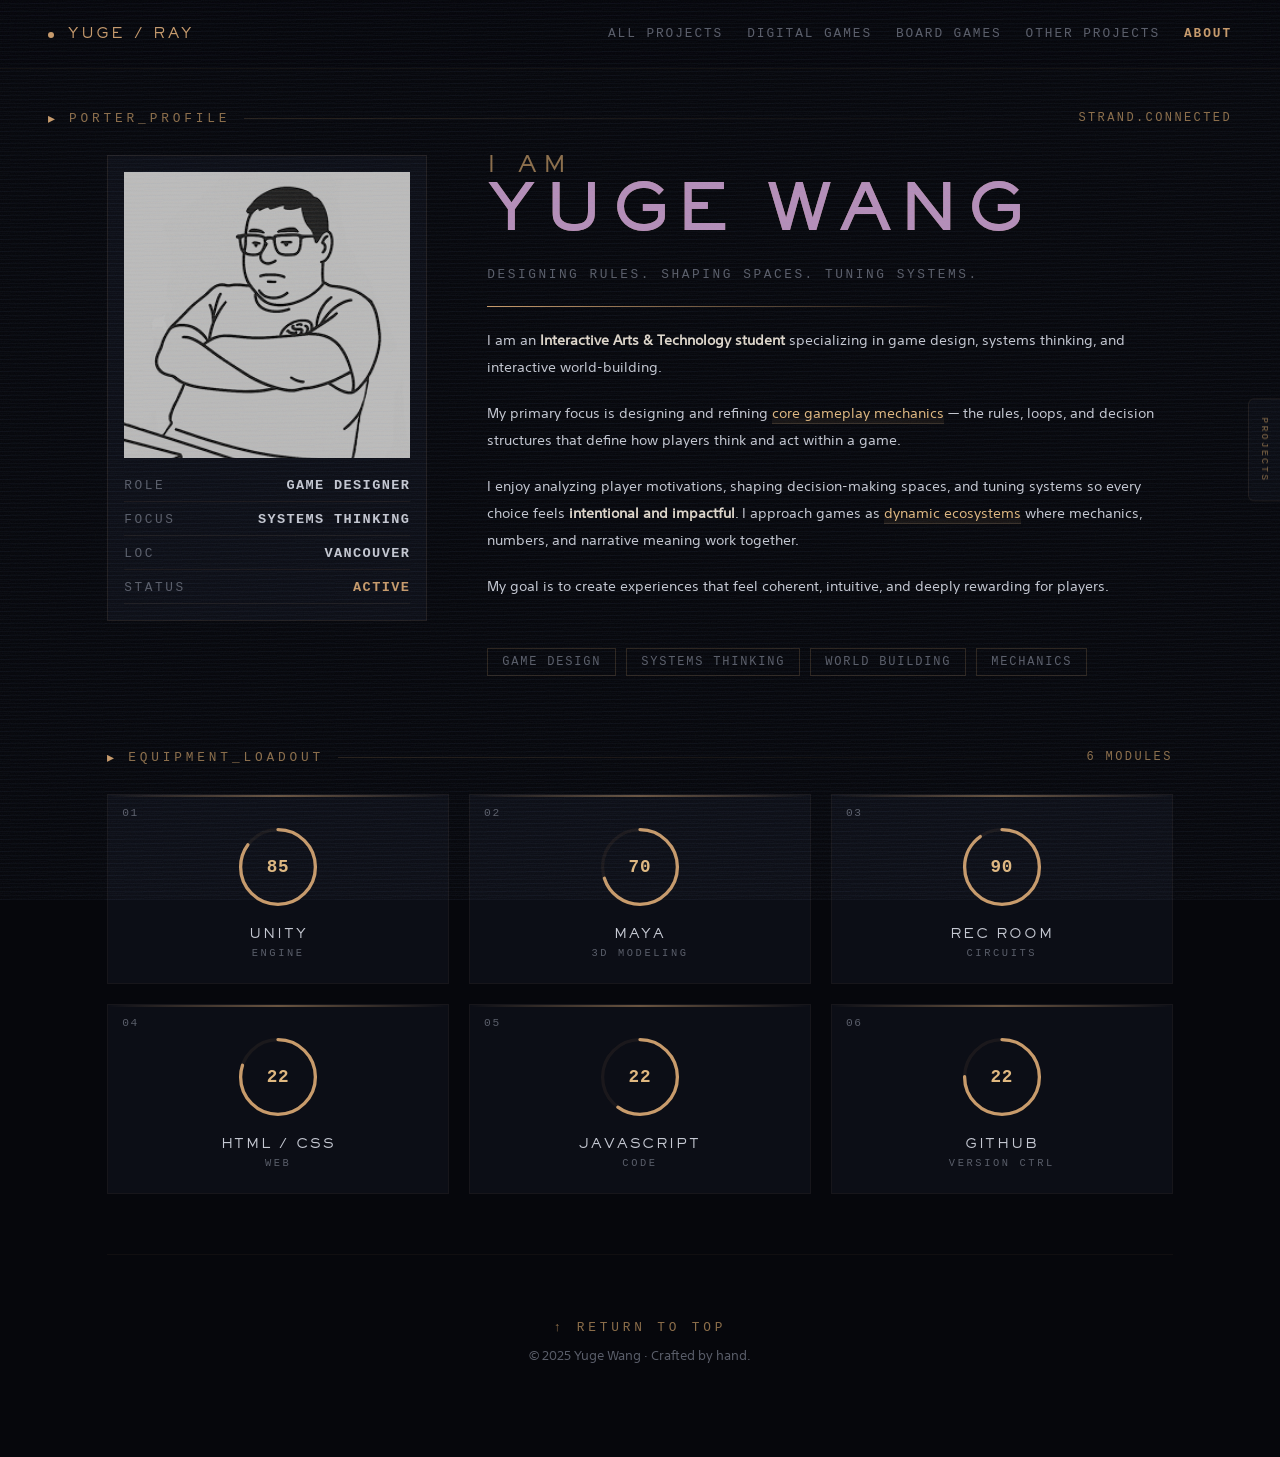
==== aboutMe.html @ 74f47733 "done" ====
<!DOCTYPE html>
<html lang="en">
<head>
  <meta charset="UTF-8">
  <title>About — Yuge Wang</title>
  <meta name="viewport" content="width=device-width, initial-scale=1">
  <link rel="stylesheet" href="css/main.css">
  <link rel="stylesheet" href="css/aboutMe.css">
</head>
<body>

  <!-- timefall + grain (same as index) -->
  <div class="timefall" aria-hidden="true"></div>
  <div class="timefall timefall--slow" aria-hidden="true"></div>
  <div class="grain" aria-hidden="true"></div>

  <div class="page-wrapper">

    <div class="topbar">
      <div class="topbar-logo">
        <span class="status-dot" aria-hidden="true"></span>
        <a href="index.html">Yuge / Ray</a>
      </div>
      <nav class="topbar-nav desktop-nav">
        <a href="index.html" class="topbar-link">All Projects</a>
        <a href="index.html#content-start" class="topbar-link" onclick="localStorage.setItem('filter','digital')">Digital Games</a>
        <a href="index.html#content-start" class="topbar-link" onclick="localStorage.setItem('filter','board')">Board Games</a>
        <a href="index.html#content-start" class="topbar-link" onclick="localStorage.setItem('filter','other')">Other Projects</a>
        <a href="aboutMe.html" class="topbar-link is-active">About</a>
      </nav>
      <button class="hamburger" onclick="toggleMenu()" aria-label="Toggle navigation menu" aria-expanded="false" aria-controls="mobileMenu">
        <span></span><span></span><span></span>
      </button>
    </div>

    <div class="mobile-menu-overlay" id="mobileMenu">
      <button class="close-btn" onclick="toggleMenu()">×</button>
      <nav class="mobile-nav-links">
        <a href="index.html" class="mobile-link">All Projects</a>
        <a href="index.html#content-start" class="mobile-link" onclick="localStorage.setItem('filter','digital')">Digital Games</a>
        <a href="index.html#content-start" class="mobile-link" onclick="localStorage.setItem('filter','board')">Board Games</a>
        <a href="index.html#content-start" class="mobile-link" onclick="localStorage.setItem('filter','other')">Other Projects</a>
        <a href="aboutMe.html" class="mobile-link is-active">About</a>
      </nav>
    </div>

    <div class="scroll-progress" id="scrollProgress" aria-hidden="true"></div>

    <main class="main-content">

      <!-- PAGE HEADER -->
      <div class="page-header reveal">
        <div class="sec-header">
          <span class="sec-marker">▸</span>
          <span class="sec-label">PORTER_PROFILE</span>
          <span class="sec-line"></span>
          <span class="sec-status">STRAND.CONNECTED</span>
        </div>
      </div>

      <!-- PROFILE SECTION -->
      <section class="profile-section">
        <div class="profile-grid">

          <!-- LEFT: ID CARD -->
          <div class="id-card reveal" id="idCard">
            <div class="id-photo-wrap">
              <img src="img/bio/me.png" alt="Yuge Wang" class="id-photo" loading="lazy">
              <div class="id-scanline" aria-hidden="true"></div>
              <div class="id-overlay">
                <span class="id-tag">ID: YUGE / RAY</span>
              </div>
            </div>

            <div class="id-data">
              <div class="data-row">
                <span class="data-label">ROLE</span>
                <span class="data-value">GAME DESIGNER</span>
              </div>
              <div class="data-row">
                <span class="data-label">FOCUS</span>
                <span class="data-value">SYSTEMS THINKING</span>
              </div>
              <div class="data-row">
                <span class="data-label">LOC</span>
                <span class="data-value">VANCOUVER</span>
              </div>
              <div class="data-row">
                <span class="data-label">STATUS</span>
                <span class="data-value value-online"><span class="online-dot"></span>ACTIVE</span>
              </div>
            </div>
          </div>

          <!-- RIGHT: BIO -->
          <div class="bio-area">

            <h1 class="bio-title reveal">
              <span class="bio-title-line1">I AM</span>
              <span class="bio-title-name chromatic" data-text="YUGE WANG">YUGE WANG</span>
            </h1>

            <h2 class="bio-subtitle reveal">
              DESIGNING RULES. SHAPING SPACES. TUNING SYSTEMS.
            </h2>

            <div class="strand-divider reveal" aria-hidden="true"></div>

            <div class="bio-text reveal">
              <p>
                I am an <strong>Interactive Arts & Technology student</strong> specializing in game design, systems thinking, and interactive world-building.
              </p>
              <p>
                My primary focus is designing and refining <span class="highlight-tape">core gameplay mechanics</span> — the rules, loops, and decision structures that define how players think and act within a game.
              </p>
              <p>
                I enjoy analyzing player motivations, shaping decision-making spaces, and tuning systems so every choice feels <strong>intentional and impactful</strong>. I approach games as <span class="highlight-tape">dynamic ecosystems</span> where mechanics, numbers, and narrative meaning work together.
              </p>
              <p>
                My goal is to create experiences that feel coherent, intuitive, and deeply rewarding for players.
              </p>
            </div>

            <div class="bio-tags reveal">
              <span class="tag">GAME DESIGN</span>
              <span class="tag">SYSTEMS THINKING</span>
              <span class="tag">WORLD BUILDING</span>
              <span class="tag">MECHANICS</span>
            </div>
          </div>

        </div>
      </section>

      <!-- TECH STACK -->
      <section class="tech-section">
        <div class="sec-header reveal">
          <span class="sec-marker">▸</span>
          <span class="sec-label">EQUIPMENT_LOADOUT</span>
          <span class="sec-line"></span>
          <span class="sec-status">6 MODULES</span>
        </div>

        <div class="loadout-grid">

          <div class="loadout-card reveal" data-level="85">
            <div class="lc-accent"></div>
            <span class="lc-idx">01</span>
            <div class="lc-ring" style="--pct:85">
              <svg viewBox="0 0 80 80">
                <circle cx="40" cy="40" r="34" class="lc-ring-bg"/>
                <circle cx="40" cy="40" r="34" class="lc-ring-fill"/>
              </svg>
              <span class="lc-pct">0</span>
            </div>
            <h3 class="lc-name">UNITY</h3>
            <span class="lc-cat">ENGINE</span>
          </div>

          <div class="loadout-card reveal" data-level="70">
            <div class="lc-accent"></div>
            <span class="lc-idx">02</span>
            <div class="lc-ring" style="--pct:70">
              <svg viewBox="0 0 80 80">
                <circle cx="40" cy="40" r="34" class="lc-ring-bg"/>
                <circle cx="40" cy="40" r="34" class="lc-ring-fill"/>
              </svg>
              <span class="lc-pct">0</span>
            </div>
            <h3 class="lc-name">MAYA</h3>
            <span class="lc-cat">3D MODELING</span>
          </div>

          <div class="loadout-card reveal" data-level="90">
            <div class="lc-accent"></div>
            <span class="lc-idx">03</span>
            <div class="lc-ring" style="--pct:90">
              <svg viewBox="0 0 80 80">
                <circle cx="40" cy="40" r="34" class="lc-ring-bg"/>
                <circle cx="40" cy="40" r="34" class="lc-ring-fill"/>
              </svg>
              <span class="lc-pct">0</span>
            </div>
            <h3 class="lc-name">REC ROOM</h3>
            <span class="lc-cat">CIRCUITS</span>
          </div>

          <div class="loadout-card reveal" data-level="80">
            <div class="lc-accent"></div>
            <span class="lc-idx">04</span>
            <div class="lc-ring" style="--pct:80">
              <svg viewBox="0 0 80 80">
                <circle cx="40" cy="40" r="34" class="lc-ring-bg"/>
                <circle cx="40" cy="40" r="34" class="lc-ring-fill"/>
              </svg>
              <span class="lc-pct">0</span>
            </div>
            <h3 class="lc-name">HTML / CSS</h3>
            <span class="lc-cat">WEB</span>
          </div>

          <div class="loadout-card reveal" data-level="60">
            <div class="lc-accent"></div>
            <span class="lc-idx">05</span>
            <div class="lc-ring" style="--pct:60">
              <svg viewBox="0 0 80 80">
                <circle cx="40" cy="40" r="34" class="lc-ring-bg"/>
                <circle cx="40" cy="40" r="34" class="lc-ring-fill"/>
              </svg>
              <span class="lc-pct">0</span>
            </div>
            <h3 class="lc-name">JAVASCRIPT</h3>
            <span class="lc-cat">CODE</span>
          </div>

          <div class="loadout-card reveal" data-level="75">
            <div class="lc-accent"></div>
            <span class="lc-idx">06</span>
            <div class="lc-ring" style="--pct:75">
              <svg viewBox="0 0 80 80">
                <circle cx="40" cy="40" r="34" class="lc-ring-bg"/>
                <circle cx="40" cy="40" r="34" class="lc-ring-fill"/>
              </svg>
              <span class="lc-pct">0</span>
            </div>
            <h3 class="lc-name">GITHUB</h3>
            <span class="lc-cat">VERSION CTRL</span>
          </div>

        </div>
      </section>

      <footer class="page-footer reveal">
        <a href="#top" class="footer-top">↑ RETURN TO TOP</a>
        <p class="footer-copy">© 2025 Yuge Wang · Crafted by hand.</p>
      </footer>

    </main>
  </div>

  <!-- Project Drawer -->
  <button class="drawer-tab" id="drawerTab" aria-label="Browse projects">PROJECTS</button>
  <div class="drawer-overlay" id="drawerOverlay"></div>
  <div class="drawer-panel" id="drawerPanel">
    <div class="drawer-head">
      <span class="drawer-title">▸ ALL PROJECTS</span>
      <button class="drawer-close" id="drawerClose">×</button>
    </div>
    <div class="drawer-list">
      <a href="projects/beneathTheGrey.html" class="drawer-card">
        <img src="img/beneathTheGrey/Cover.png" alt="Beneath the Grey" loading="lazy">
        <div class="drawer-card-gradient"></div>
        <div class="drawer-card-info"><span class="drawer-card-type">UNITY VIDEO GAME</span><h4 class="drawer-card-name">BENEATH THE GREY</h4></div>
      </a>
      <a href="projects/witchsWinter.html" class="drawer-card">
        <img src="img/witch'sWinter/cover.png" alt="Witch's Winter" loading="lazy">
        <div class="drawer-card-gradient"></div>
        <div class="drawer-card-info"><span class="drawer-card-type">UNITY VIDEO GAME</span><h4 class="drawer-card-name">WITCH'S WINTER</h4></div>
      </a>
      <a href="projects/sandcastle.html" class="drawer-card">
        <img src="img/sand-castle/cover.png" alt="The Stranded Sandcastle" loading="lazy">
        <div class="drawer-card-gradient"></div>
        <div class="drawer-card-info"><span class="drawer-card-type">RECROOM CIRCUITS</span><h4 class="drawer-card-name">THE STRANDED SANDCASTLE</h4></div>
      </a>
      <a href="projects/portal2.html" class="drawer-card">
        <img src="img/redesign-portal/cover.png" alt="Portal 2" loading="lazy">
        <div class="drawer-card-gradient"></div>
        <div class="drawer-card-info"><span class="drawer-card-type">REDESIGN GAME LEVEL</span><h4 class="drawer-card-name">PORTAL 2</h4></div>
      </a>
      <a href="projects/tunnelVision.html" class="drawer-card">
        <img src="img/tunnel-vision/cover.png" alt="Tunnel Vision" loading="lazy">
        <div class="drawer-card-gradient"></div>
        <div class="drawer-card-info"><span class="drawer-card-type">3D ANIMATION</span><h4 class="drawer-card-name">TUNNEL VISION</h4></div>
      </a>
      <a href="projects/theLost.html" class="drawer-card">
        <img src="img/the-lost/thelost-poster.png" alt="The Lost" loading="lazy">
        <div class="drawer-card-gradient"></div>
        <div class="drawer-card-info"><span class="drawer-card-type">BOARD GAME</span><h4 class="drawer-card-name">THE LOST</h4></div>
      </a>
      <a href="projects/purrSuation.html" class="drawer-card">
        <img src="img/purr-suation/cover.png" alt="Purr-suation" loading="lazy">
        <div class="drawer-card-gradient"></div>
        <div class="drawer-card-info"><span class="drawer-card-type">BOARD GAME</span><h4 class="drawer-card-name">PURR-SUATION</h4></div>
      </a>
      <a href="projects/moonlightIsland.html" class="drawer-card">
        <img src="img/moonlight-island/cover.png" alt="Moonlight Island" loading="lazy">
        <div class="drawer-card-gradient"></div>
        <div class="drawer-card-info"><span class="drawer-card-type">BOARD GAME</span><h4 class="drawer-card-name">MOONLIGHT ISLAND</h4></div>
      </a>
    </div>
  </div>

<script>
(function () {
  'use strict';

  window.toggleMenu = function () {
    var menu = document.getElementById('mobileMenu');
    var btn  = document.querySelector('.hamburger');
    var open = menu.classList.toggle('active');
    document.body.classList.toggle('no-scroll');
    btn.setAttribute('aria-expanded', open);
  };

  /* --- scroll reveal --- */
  var reveals = document.querySelectorAll('.reveal');
  if ('IntersectionObserver' in window) {
    var io = new IntersectionObserver(function (ens) {
      ens.forEach(function (en) {
        if (en.isIntersecting) { en.target.classList.add('revealed'); io.unobserve(en.target); }
      });
    }, { threshold: .1 });
    reveals.forEach(function (el) { io.observe(el); });
  } else {
    reveals.forEach(function (el) { el.classList.add('revealed'); });
  }

  /* --- scroll progress --- */
  var bar = document.getElementById('scrollProgress');
  window.addEventListener('scroll', function () {
    var h = document.documentElement.scrollHeight - window.innerHeight;
    bar.style.width = (h > 0 ? window.scrollY / h * 100 : 0) + '%';
  }, { passive: true });

  /* --- loadout ring animation on reveal --- */
  var loadoutCards = document.querySelectorAll('.loadout-card');
  if ('IntersectionObserver' in window) {
    var tio = new IntersectionObserver(function (ens) {
      ens.forEach(function (en) {
        if (en.isIntersecting) {
          en.target.classList.add('ring-animate');
          var target = parseInt(en.target.getAttribute('data-level'), 10) || 0;
          var pctEl = en.target.querySelector('.lc-pct');
          if (pctEl && !pctEl.dataset.done) {
            pctEl.dataset.done = '1';
            var cur = 0;
            var step = Math.max(1, Math.round(target / 40));
            var timer = setInterval(function () {
              cur += step;
              if (cur >= target) { cur = target; clearInterval(timer); }
              pctEl.textContent = cur;
            }, 25);
          }
          tio.unobserve(en.target);
        }
      });
    }, { threshold: .2 });
    loadoutCards.forEach(function (el) { tio.observe(el); });
  }

  /* --- ID card tilt on mouse --- */
  var idCard = document.getElementById('idCard');
  if (idCard && window.matchMedia('(pointer:fine)').matches) {
    idCard.addEventListener('mousemove', function (e) {
      var r = idCard.getBoundingClientRect();
      var x = e.clientX - r.left, y = e.clientY - r.top;
      var cx = r.width / 2, cy = r.height / 2;
      idCard.style.transform =
        'perspective(800px) rotateX(' + ((y - cy) / cy * -4) +
        'deg) rotateY(' + ((x - cx) / cx * 4) + 'deg)';
    });
    idCard.addEventListener('mouseleave', function () {
      idCard.style.transform = '';
    });
  }

  /* --- tag scramble effect on hover --- */
  var tags = document.querySelectorAll('.tag');
  var chars = 'ABCDEFGHIJKLMNOPQRSTUVWXYZ0123456789';
  tags.forEach(function (tag) {
    var original = tag.textContent;
    tag.addEventListener('mouseenter', function () {
      var iterations = 0;
      var interval = setInterval(function () {
        tag.textContent = original.split('').map(function (ch, i) {
          if (i < iterations) return original[i];
          return chars[Math.floor(Math.random() * chars.length)];
        }).join('');
        iterations += 1;
        if (iterations > original.length) {
          clearInterval(interval);
          tag.textContent = original;
        }
      }, 30);
    });
  });

  /* --- drawer toggle --- */
  var drawerTab = document.getElementById('drawerTab');
  var drawerPanel = document.getElementById('drawerPanel');
  var drawerOverlay = document.getElementById('drawerOverlay');
  var drawerClose = document.getElementById('drawerClose');
  function openDrawer() { drawerPanel.classList.add('open'); drawerOverlay.classList.add('open'); drawerTab.style.display = 'none'; }
  function closeDrawer() { drawerPanel.classList.remove('open'); drawerOverlay.classList.remove('open'); drawerTab.style.display = ''; }
  if (drawerTab) drawerTab.addEventListener('click', openDrawer);
  if (drawerClose) drawerClose.addEventListener('click', closeDrawer);
  if (drawerOverlay) drawerOverlay.addEventListener('click', closeDrawer);

  /* --- cursor glow --- */
  var glow = document.createElement('div');
  glow.className = 'cursor-glow';
  document.body.appendChild(glow);
  var glowOn = false;
  document.addEventListener('mousemove', function (e) {
    if (!glowOn) { glow.classList.add('active'); glowOn = true; }
    glow.style.left = e.clientX + 'px';
    glow.style.top = e.clientY + 'px';
  });
  document.addEventListener('mouseleave', function () {
    glow.classList.remove('active'); glowOn = false;
  });

  /* --- magnetic tags (subtle pull toward cursor) --- */
  tags.forEach(function (tag) {
    tag.addEventListener('mousemove', function (e) {
      var r = tag.getBoundingClientRect();
      var dx = e.clientX - (r.left + r.width / 2);
      var dy = e.clientY - (r.top + r.height / 2);
      tag.style.transform = 'translate(' + (dx * 0.15) + 'px,' + (dy * 0.15) + 'px)';
    });
    tag.addEventListener('mouseleave', function () {
      tag.style.transform = '';
    });
  });

  /* (tech counter is now handled by loadout ring animation above) */

  /* --- periodic glitch burst on title --- */
  var titleName = document.querySelector('.bio-title-name');
  if (titleName) {
    setInterval(function () {
      titleName.classList.add('glitch-burst');
      setTimeout(function () { titleName.classList.remove('glitch-burst'); }, 300);
    }, 6000 + Math.random() * 4000);
  }

  /* --- data row value type-in on reveal --- */
  var dataValues = document.querySelectorAll('.data-value');
  var valueObserver = new IntersectionObserver(function (entries) {
    entries.forEach(function (entry) {
      if (!entry.isIntersecting) return;
      var el = entry.target;
      var final = el.textContent;
      if (el.dataset.typed) return;
      el.dataset.typed = '1';
      el.textContent = '';
      var i = 0;
      var timer = setInterval(function () {
        i++;
        el.textContent = final.substring(0, i);
        if (i >= final.length) clearInterval(timer);
      }, 40);
      valueObserver.unobserve(el);
    });
  }, { threshold: 0.5 });
  dataValues.forEach(function (v) { valueObserver.observe(v); });

  /* --- bio text highlight glow on scroll --- */
  var highlights = document.querySelectorAll('.highlight-tape');
  var hlObserver = new IntersectionObserver(function (entries) {
    entries.forEach(function (entry) {
      if (entry.isIntersecting) {
        entry.target.style.background = 'linear-gradient(0deg, rgba(200,155,107,0.1) 0%, transparent 60%)';
        entry.target.style.transition = 'background .6s ease';
      }
    });
  }, { threshold: 0.8 });
  highlights.forEach(function (h) { hlObserver.observe(h); });

})();
</script>

</body>
</html>
---- css/main.css ----
/* Sackers Gothic */
@font-face { font-family: 'SackersGothic'; src: url('../font/Sackers Gothic Light.woff2') format('woff2'); font-weight: 300; font-style: normal; }
@font-face { font-family: 'SackersGothic'; src: url('../font/Sackers Gothic Medium.woff2') format('woff2'); font-weight: 500; font-style: normal; }
@font-face { font-family: 'SackersGothic'; src: url('../font/Sackers Gothic Heavy.woff2') format('woff2'); font-weight: 700; font-style: normal; }

/* SST */
@font-face { font-family: 'SST'; src: url('../font/SSTLight.TTF') format('truetype'); font-weight: 300; font-style: normal; }
@font-face { font-family: 'SST'; src: url('../font/SSTRg.TTF') format('truetype'); font-weight: 400; font-style: normal; }
@font-face { font-family: 'SSTCondensed'; src: url('../font/SSTRgCn.TTF') format('truetype'); font-weight: 400; font-style: normal; }


*, *::before, *::after { 
  box-sizing: border-box; 
}

*:focus-visible {
  outline: 2px solid #333; 
  outline-offset: 6px; 
  border-radius: 2px;
}

html { 
  scroll-behavior: smooth; 
}

html, body { 
  margin: 0; 
  padding: 0; 
  min-height: 100%; 
}

body {
  font-family: 'SST', sans-serif;
  background-color: #fcfcfc;
  color: #333333;
}

img { 
  max-width: 100%; 
  display: block; 
}

a { 
  text-decoration: none; 
}

body.no-scroll { 
  overflow: hidden; 
}

h1, h2, h3, h4, h5, h6, .section-title {
  font-family: 'SackersGothic', sans-serif;
  font-weight: 500;
  text-transform: uppercase;
}

.page-wrapper {
  max-width: 100%;
  margin: 0 auto;
  background-color: #ffffff;
  position: relative;
  z-index: 2;
}

.main-content {
  padding: 0 5rem 5rem;
}


.topbar {
  display: flex;
  align-items: center;
  justify-content: space-between;
  padding: 2.5rem 5rem; 
  background-color: #fcfcfc;
}

.topbar-logo a {
  font-family: 'SackersGothic', sans-serif;
  font-size: 20px;
  font-weight: 600;
  line-height: 22px;
  letter-spacing: 0.0625rem;
  text-transform: uppercase;
  color: #333333;
}

.topbar-logo a:hover {
  color: #111111; 
}

.topbar-nav {
  display: flex;
  gap: 2rem; 
  flex-wrap: wrap;
  justify-content: flex-end;
}

.topbar-link {
  font-family: 'SackersGothic', sans-serif; 
  font-size: 13px;
  font-weight: 500;
  line-height: 28px;
  letter-spacing: 0.04rem;
  text-transform: uppercase;
  color: #333333;
}
.topbar-link:hover { 
  color: #cad467; 
  text-decoration: line-through; 
}

.topbar-link.is-active { 
  color: #cad467; 
  font-weight: 600; 
  text-decoration: line-through; 
}

.hamburger {
  display: none; 
  flex-direction: column;
  justify-content: space-between;
  width: 1.875rem;
  height: 1.25rem;
  background: none;
  border: none;
  cursor: pointer;
  z-index: 101;
  padding: 0;
}

.hamburger span {
  display: block; 
  width: 100%; 
  height: 0.125rem;
  background-color: #333; 
  transition: all 0.3s ease;
}

.mobile-menu-overlay {
  position: fixed; 
  top: 0; 
  left: 0; 
  width: 100%; 
  height: 100%;
  background-color: #ffffff;
  z-index: 1000;
  display: flex; 
  flex-direction: column; 
  align-items: center; 
  justify-content: center;
  opacity: 0; 
  visibility: hidden;
  transition: opacity 0.4s ease, visibility 0.4s ease;
}

.mobile-menu-overlay.active {
  opacity: 1; 
  visibility: visible; 
}

.close-btn {
  position: absolute; 
  top: 1.875rem; 
  right: 2.5rem;
  font-family: 'SST', sans-serif; 
  font-size: 40px;
  background: none; 
  border: none; 
  cursor: pointer; 
  color: #333; 
  line-height: 1;
}


.mobile-nav-links {
  display: flex; 
  flex-direction: column; 
  align-items: center; 
  gap: 2rem;
}

.mobile-link {
  font-family: 'SackersGothic', sans-serif; 
  font-size: 24px;
  color: #333; 
  text-transform: uppercase; 
  position: relative; 
  transition: color 0.3s ease;
}

.mobile-link:hover, .mobile-link.is-active {
  color: #cad467; 
  text-decoration: 
  line-through; font-weight: 600;
}


.project-section { 
  padding-top: 0; 
}

.project-grid {
  display: grid;
  grid-template-columns: repeat(3, 1fr);
  gap: 1.5rem;
}

.project-item {
  position: relative;
  display: block;
  overflow: hidden;
  background-color: #000000;
  color: #ffffff;
}

.project-imgbox { 
  position: relative; 
  padding-bottom: 56.25%; 
}

.project-imgbox img {
  position: absolute; 
  top: 0; 
  left: 0; 
  width: 100%; 
  height: 100%;
  transition: transform 0.6s ease-out, filter 0.4s ease;
  filter: grayscale(0);
}

.project-item::after {
  content: ""; 
  position: absolute; 
  top: 0; 
  left: 0; 
  right: 0; 
  bottom: 0;
  background-color: #000000; 
  opacity: 0; 
  transition: opacity 0.4s ease;
  z-index: 1;
}


.project-info {
  position: absolute; 
  top: 50%; 
  left: 50%;
  transform: translate(-50%, -40%);
  width: 80%; 
  text-align: center;
  z-index: 2; 
  opacity: 0;
  transition: opacity 0.4s ease, transform 0.4s ease;
}

.project-name {
  margin: 0 0 0.75rem;
  font-family: 'SackersGothic', sans-serif; 
  font-size: 24px;
  font-weight: 700; 
  line-height: 1.2; 
  color: #ffffff; 
  letter-spacing: 0.125rem;
}

.project-type {
  margin: 0;
  font-family: 'SSTCondensed', sans-serif; 
  font-size: 13px;
  line-height: 1.4; 
  color: #e4f348;
  text-decoration: line-through; 
  letter-spacing: 0.1625rem; 
  text-transform: uppercase;
}

.project-item:hover .project-imgbox img { 
  transform: scale(1.08); 
  filter: grayscale(100%); 
}

.project-item:hover::after { 
  opacity: 0.85; 
}

.project-item:hover .project-info { 
  opacity: 1; 
  transform: translate(-50%, -50%); 
}

.back-top {
  margin: 5rem auto 0;
  text-align: center;
  font-family: 'SST', sans-serif; 
  font-size: 16px;
  font-weight: 900; 
  line-height: 18px; 
  color: #cad467;
}

.back-top a:hover { 
  color: #333333; 
}



@media (max-width: 78.125rem) {
  .desktop-nav { 
    display: none; 
  }
  .hamburger { 
    display: flex; 
  }
}

@media (max-width: 64.375rem) {
  
  .main-content {
    padding: 1.25rem 1.25rem 3.75rem; 
  }

  .topbar {
    padding: 1.875rem 2.5rem;
  }

  .project-grid {
    grid-template-columns: repeat(2, 1fr);
    gap: 1rem; 
  }
  
  .project-info { 
    width: 90%; 
  }
}


@media (max-width: 33.75rem) {
  
  .topbar { 
    padding: 1.25rem 1.25rem; 
  }

  .main-content { 
    padding-bottom: 2.5rem; 
  }

  .project-grid {
    grid-template-columns: 1fr;
    gap: 1rem;
  }
  
  .mobile-link { 
    font-size: 20px; 
  }
  
  .close-btn { 
    top: 1.25rem; 
    right: 1.25rem; 
  }
}
---- css/aboutMe.css ----
/* =================================================================
   ABOUT ME — Death Stranding Style
   Shares palette & visual language with home.css
   ================================================================= */

/* ---- palette tokens (same as home) ---- */
:root {
  --bg-deep:   #06070c;
  --bg-panel:  #0c0e16;
  --amber:     #c89b6b;
  --amber-dim: #8c6e4a;
  --amber-glow:#e0b880;
  --text:      #c5c8d2;
  --text-dim:  #5a5e6a;
  --accent:    #d0a870;
}

/* ---- body override ---- */
body {
  background: var(--bg-deep);
  color: var(--text);
  overflow-x: hidden;
}

/* ---- timefall (same as home) ---- */
.timefall {
  position: fixed; inset: 0;
  pointer-events: none;
  z-index: 9000;
  background: repeating-linear-gradient(
    180deg, transparent, transparent 3px,
    rgba(140,170,220,0.04) 3px, rgba(140,170,220,0.04) 4px
  );
  background-size: 100% 8px;
  animation: rainFall 0.6s linear infinite;
}
.timefall--slow {
  background: repeating-linear-gradient(
    177deg, transparent, transparent 5px,
    rgba(120,150,200,0.025) 5px, rgba(120,150,200,0.025) 6px
  );
  background-size: 100% 12px;
  animation: rainFall 1.4s linear infinite;
}
@keyframes rainFall {
  0%   { background-position: 0 0; }
  100% { background-position: 0 100%; }
}
.grain {
  position: fixed; inset: 0;
  pointer-events: none; z-index: 9001; opacity: 0.04;
  background: url("data:image/svg+xml,%3Csvg xmlns='http://www.w3.org/2000/svg' width='200' height='200'%3E%3Cfilter id='n'%3E%3CfeTurbulence type='fractalNoise' baseFrequency='0.85' numOctaves='4' stitchTiles='stitch'/%3E%3C/filter%3E%3Crect width='100%25' height='100%25' filter='url(%23n)' opacity='1'/%3E%3C/svg%3E");
}

/* ---- page wrapper override ---- */
.page-wrapper {
  background: var(--bg-deep);
  background-color: var(--bg-deep);
}

/* ---- topbar (same as home) ---- */
.topbar {
  position: sticky; top: 0; z-index: 100;
  display: flex; align-items: center; justify-content: space-between;
  padding: 16px clamp(20px, 4vw, 48px);
  background: rgba(6,7,12,0.85);
  backdrop-filter: blur(12px);
  border-bottom: 1px solid rgba(200,155,107,0.06);
}
.topbar-logo a {
  font-family: 'SackersGothic', 'Courier New', monospace;
  font-weight: 500; color: var(--amber);
  text-decoration: none; font-size: 0.85rem; letter-spacing: 0.2em;
}
.status-dot {
  display: inline-block; width: 6px; height: 6px;
  background: var(--amber); border-radius: 50%;
  margin-right: 10px;
  animation: pulse 2.5s ease infinite;
}
@keyframes pulse { 0%,100% { opacity:.5; } 50% { opacity:1; } }
.topbar-link {
  font-family: 'Courier New', monospace; color: var(--text-dim);
  text-decoration: none; font-size: 0.8rem; letter-spacing: 0.15em;
  text-transform: uppercase; padding: 4px 0; transition: color .2s;
}
.topbar-link:hover, .topbar-link.is-active { color: var(--amber); text-decoration: none; }
.desktop-nav { display: flex; gap: 1.5rem; }

/* hamburger */
.hamburger { display: none; flex-direction: column; gap: 5px; background: none; border: none; cursor: pointer; padding: 4px; }
.hamburger span { display: block; width: 22px; height: 2px; background: var(--amber-dim); }
@media (max-width: 768px) { .hamburger { display: flex; } .desktop-nav { display: none; } }

/* mobile overlay */
.mobile-menu-overlay {
  position: fixed; inset: 0; z-index: 1000;
  background: rgba(6,7,12,0.96); backdrop-filter: blur(20px);
  display: flex; align-items: center; justify-content: center;
  opacity: 0; pointer-events: none; transition: opacity .35s;
}
.mobile-menu-overlay.active { opacity: 1; pointer-events: auto; }
.close-btn { position: absolute; top: 20px; right: 24px; background: none; border: none; color: var(--amber); font-size: 2rem; cursor: pointer; }
.mobile-nav-links { display: flex; flex-direction: column; align-items: center; gap: 24px; }
.mobile-link {
  font-family: 'SackersGothic', 'Courier New', monospace; font-weight: 500;
  font-size: 1rem; letter-spacing: 0.2em; text-decoration: none; color: var(--text); transition: color .2s;
}
.mobile-link:hover, .mobile-link.is-active { color: var(--amber); text-decoration: none; }

/* scroll progress */
.scroll-progress {
  position: fixed; top: 0; left: 0; height: 2px; width: 0;
  background: linear-gradient(90deg, var(--amber-dim), var(--amber-glow));
  z-index: 200; transition: width .1s linear;
}

/* ---- main content ---- */
.main-content {
  max-width: 1400px;
  margin: 0 auto;
  padding: 40px clamp(20px, 4vw, 48px) 40px;
}
.profile-section,
.tech-section,
.page-footer {
  max-width: 90%;
  margin-left: auto;
  margin-right: auto;
}

/* ---- reveal ---- */
.reveal {
  opacity: 0; transform: translateY(24px);
  transition: opacity .6s ease, transform .6s ease;
}
.reveal.revealed { opacity: 1; transform: translateY(0); }

/* ================================================================
   SECTION HEADERS (same as home)
   ================================================================ */
.sec-header {
  display: flex; align-items: center; gap: 14px; margin-bottom: 28px;
}
.sec-marker { color: var(--amber); font-size: 0.9rem; }
.sec-label {
  font-family: 'Courier New', monospace; font-size: 0.8rem;
  letter-spacing: 0.3em; color: var(--amber-dim);
  text-transform: uppercase; white-space: nowrap;
}
.sec-line {
  flex: 1; height: 1px;
  background: linear-gradient(90deg, var(--amber-dim), transparent); opacity: 0.25;
}
.sec-status {
  font-family: 'Courier New', monospace; font-size: 0.75rem;
  letter-spacing: 0.2em; color: var(--amber-dim);
}

/* ================================================================
   PROFILE GRID
   ================================================================ */
.profile-grid {
  display: grid;
  grid-template-columns: 320px 1fr;
  gap: 60px;
  align-items: start;
}

/* ---- ID CARD ---- */
.id-card {
  position: sticky; top: 100px;
  border: 1px solid rgba(200,155,107,0.1);
  background: var(--bg-panel);
  padding: 16px;
  transition: transform .35s ease;
  transform-style: preserve-3d;
}

.id-photo-wrap {
  position: relative; overflow: hidden;
  margin-bottom: 20px;
  aspect-ratio: 1/1;
}
.id-photo {
  width: 100%; height: 100%;
  object-fit: cover;
  filter: saturate(0.4) brightness(0.75);
  transition: filter .5s ease, transform .5s ease;
}
.id-card:hover .id-photo {
  filter: saturate(0.7) brightness(0.85);
  transform: scale(1.03);
}

/* scanline overlay */
.id-scanline {
  position: absolute; inset: 0;
  pointer-events: none;
  background: repeating-linear-gradient(
    0deg, transparent, transparent 2px,
    rgba(200,155,107,0.03) 2px, rgba(200,155,107,0.03) 4px
  );
  animation: scanMove 4s linear infinite;
}
@keyframes scanMove {
  0%   { background-position: 0 0; }
  100% { background-position: 0 100px; }
}

/* hover overlay */
.id-overlay {
  position: absolute; inset: 0;
  background: rgba(6,7,12,0.85);
  display: flex; align-items: center; justify-content: center;
  opacity: 0; transition: opacity .35s;
}
.id-card:hover .id-overlay { opacity: 1; }
.id-tag {
  font-family: 'SackersGothic', sans-serif; font-weight: 500;
  font-size: 1.2rem; letter-spacing: 0.15em;
  color: transparent;
  -webkit-text-stroke: 1px var(--amber);
}

/* data rows */
.id-data {
  display: flex; flex-direction: column; gap: 10px;
}
.data-row {
  display: flex; justify-content: space-between; align-items: center;
  padding-bottom: 8px;
  border-bottom: 1px solid rgba(200,155,107,0.08);
}
.data-label {
  font-family: 'Courier New', monospace; font-size: 0.8rem;
  letter-spacing: 0.2em; color: var(--text-dim); text-transform: uppercase;
}
.data-value {
  font-family: 'Courier New', monospace; font-size: 0.85rem;
  letter-spacing: 0.1em; color: var(--text); font-weight: 600;
}
.value-online {
  display: flex; align-items: center; gap: 6px;
  color: var(--amber);
}
.online-dot {
  width: 5px; height: 5px; border-radius: 50%;
  background: var(--amber);
  animation: pulse 2.5s ease infinite;
}

/* ================================================================
   BIO AREA
   ================================================================ */
.bio-area {
  display: flex; flex-direction: column; gap: 20px;
}

.bio-title {
  font-family: 'SackersGothic', sans-serif; font-weight: 700;
  font-size: clamp(2.5rem, 5vw, 4rem);
  line-height: 1; margin: 0;
  display: flex; flex-direction: column; gap: 4px;
}
.bio-title-line1 {
  font-size: clamp(1rem, 2vw, 1.4rem);
  letter-spacing: 0.3em;
  color: var(--amber-dim);
  font-weight: 500;
}
.bio-title-name {
  color: #e8dcc8;
  letter-spacing: 0.1em;
  position: relative;
  display: inline-block;
}

/* chromatic on name */
.chromatic::before,
.chromatic::after {
  content: attr(data-text);
  position: absolute; top: 0; left: 0; right: 0;
  pointer-events: none;
}
.chromatic::before {
  color: rgba(255,70,70,0.4);
  animation: chromaR 8s ease-in-out infinite alternate;
}
.chromatic::after {
  color: rgba(70,110,255,0.35);
  animation: chromaB 8s ease-in-out infinite alternate-reverse;
}
@keyframes chromaR {
  0%   { transform: translate(-1px, 0); }
  50%  { transform: translate(2px, -1px); }
  100% { transform: translate(-1px, 1px); }
}
@keyframes chromaB {
  0%   { transform: translate(1px, 0); }
  50%  { transform: translate(-2px, 1px); }
  100% { transform: translate(1px, -1px); }
}

.bio-subtitle {
  font-family: 'Courier New', monospace; font-weight: 400;
  font-size: clamp(0.65rem, 1.2vw, 0.8rem);
  color: var(--text-dim); margin: 0;
  letter-spacing: 0.2em; text-transform: uppercase; line-height: 1.6;
}

.strand-divider {
  width: 100%; height: 1px;
  background: linear-gradient(to right, var(--amber), transparent 70%);
  opacity: 0.35;
}

.bio-text p {
  font-family: 'SST', sans-serif;
  font-size: 0.9rem; line-height: 1.85;
  color: var(--text); margin: 0 0 20px;
}
.bio-text strong {
  color: #e0d8cc; font-weight: 600;
}
.highlight-tape {
  color: var(--amber-glow);
  border-bottom: 1px solid rgba(200,155,107,0.25);
  padding-bottom: 1px;
}

/* ---- tags ---- */
.bio-tags {
  display: flex; gap: 10px; flex-wrap: wrap; margin-top: 8px;
}
.tag {
  font-family: 'Courier New', monospace; font-size: 0.75rem;
  letter-spacing: 0.15em; text-transform: uppercase;
  border: 1px solid rgba(200,155,107,0.2); color: var(--text-dim);
  padding: 6px 14px; cursor: default;
  transition: color .3s, border-color .3s, background .3s, box-shadow .3s;
}
.tag:hover {
  color: var(--amber-glow);
  border-color: var(--amber);
  background: rgba(200,155,107,0.06);
  box-shadow: 0 0 12px rgba(200,155,107,0.1);
}

/* ================================================================
   TECH / LOADOUT SECTION
   ================================================================ */
.tech-section {
  margin-top: 72px;
}
.loadout-grid {
  display: grid;
  grid-template-columns: repeat(3, 1fr);
  gap: 20px;
}

.loadout-card {
  position: relative;
  background: var(--bg-panel);
  border: 1px solid rgba(200,155,107,0.06);
  padding: 28px 24px 24px;
  display: flex; flex-direction: column;
  align-items: center; text-align: center;
  overflow: hidden;
  transition: border-color .4s, box-shadow .4s, transform .3s;
}
.loadout-card:hover {
  border-color: rgba(200,155,107,0.2);
  box-shadow: 0 0 24px rgba(200,155,107,0.06), inset 0 0 40px rgba(200,155,107,0.02);
  transform: translateY(-3px);
}

.lc-accent {
  position: absolute; top: 0; left: 0; right: 0;
  height: 2px;
  background: linear-gradient(90deg, transparent, var(--amber) 50%, transparent);
  opacity: 0.5;
}
.loadout-card:hover .lc-accent { opacity: 1; }

.lc-idx {
  position: absolute; top: 12px; left: 14px;
  font-family: 'Courier New', monospace; font-size: 0.7rem;
  letter-spacing: 0.15em; color: var(--text-dim);
}

/* SVG ring */
.lc-ring {
  position: relative;
  width: 88px; height: 88px;
  margin-bottom: 16px;
}
.lc-ring svg {
  width: 100%; height: 100%;
  transform: rotate(-90deg);
}
.lc-ring-bg {
  fill: none;
  stroke: rgba(200,155,107,0.08);
  stroke-width: 3;
}
.lc-ring-fill {
  fill: none;
  stroke: var(--amber);
  stroke-width: 3;
  stroke-linecap: round;
  stroke-dasharray: 213.6;
  stroke-dashoffset: 213.6;
  transition: stroke-dashoffset 1.4s cubic-bezier(0.23, 1, 0.32, 1);
}
.loadout-card.ring-animate .lc-ring-fill {
  stroke-dashoffset: calc(213.6 - 213.6 * var(--pct) / 100);
}

.lc-pct {
  position: absolute; inset: 0;
  display: flex; align-items: center; justify-content: center;
  font-family: 'Courier New', monospace;
  font-size: 1.1rem; font-weight: 700;
  color: var(--amber-glow);
  letter-spacing: 0.05em;
  font-variant-numeric: tabular-nums;
}

.lc-name {
  font-family: 'SackersGothic', 'Courier New', monospace; font-weight: 500;
  font-size: 0.8rem; letter-spacing: 0.15em;
  color: var(--text); margin: 0 0 4px;
  text-transform: uppercase;
}
.lc-cat {
  font-family: 'Courier New', monospace; font-size: 0.65rem;
  letter-spacing: 0.25em; color: var(--text-dim);
  text-transform: uppercase;
}

@media (max-width: 860px) {
  .loadout-grid { grid-template-columns: repeat(3, 1fr); gap: 14px; }
  .lc-ring { width: 72px; height: 72px; }
}
@media (max-width: 600px) {
  .loadout-grid { grid-template-columns: repeat(2, 1fr); }
}

/* ================================================================
   FOOTER
   ================================================================ */
.page-footer {
  text-align: center; padding: 60px 0 40px;
  border-top: 1px solid rgba(200,155,107,0.06);
  margin-top: 60px;
}
.footer-top {
  font-family: 'Courier New', monospace; font-size: 0.8rem;
  letter-spacing: 0.3em; color: var(--amber-dim);
  text-decoration: none; transition: color .2s;
}
.footer-top:hover { color: var(--amber); }
.footer-copy { font-size: 0.8rem; color: var(--text-dim); margin-top: 12px; }

/* ================================================================
   RESPONSIVE
   ================================================================ */
@media (max-width: 860px) {
  .profile-grid {
    grid-template-columns: 1fr;
    gap: 40px;
  }
  .id-card {
    position: static;
    max-width: 360px;
    margin: 0 auto;
  }
  .bio-title {
    text-align: center; align-items: center;
  }
  .bio-subtitle { text-align: center; }
  .bio-tags { justify-content: center; }
}

@media (max-width: 520px) {
  .bio-title-name { font-size: clamp(2rem, 9vw, 3rem); }

  .id-data {
    display: grid;
    grid-template-columns: 1fr 1fr;
    gap: 10px;
  }
  .data-row {
    flex-direction: column;
    align-items: flex-start;
    gap: 2px;
    border-bottom: none;
    border-left: 1px solid rgba(200,155,107,0.15);
    padding: 0 0 0 10px;
  }
}

/* ================================================================
   CURSOR GLOW
   ================================================================ */
.cursor-glow {
  position: fixed; width: 320px; height: 320px;
  border-radius: 50%; pointer-events: none; z-index: 1;
  background: radial-gradient(circle, rgba(200,155,107,0.06) 0%, transparent 70%);
  transform: translate(-50%, -50%);
  transition: opacity .4s;
  opacity: 0; mix-blend-mode: screen;
}
.cursor-glow.active { opacity: 1; }

/* ================================================================
   MAGNETIC TAGS
   ================================================================ */
.tag { transition: color .3s, border-color .3s, background .3s, box-shadow .3s, transform .2s ease; }

/* ================================================================
   TECH PERCENTAGE COUNTER
   ================================================================ */
.tech-pct {
  font-family: 'Courier New', monospace; font-size: 0.6rem;
  letter-spacing: 0.05em; color: var(--amber-dim);
  min-width: 32px; text-align: right;
  font-variant-numeric: tabular-nums;
}

/* ================================================================
   GLITCH TITLE
   ================================================================ */
@keyframes glitchBurst {
  0%, 100% { transform: translate(0); filter: none; }
  20% { transform: translate(-2px, 1px); filter: hue-rotate(40deg); }
  40% { transform: translate(2px, -1px); filter: hue-rotate(-30deg); }
  60% { transform: translate(-1px, -2px); }
  80% { transform: translate(1px, 2px); filter: hue-rotate(20deg); }
}
.glitch-burst {
  animation: glitchBurst .3s linear;
}

/* ================================================================
   PROJECT DRAWER (same as detail pages)
   ================================================================ */
.drawer-tab {
  position: fixed; right: 0; top: 50%;
  transform: translateY(-50%);
  z-index: 800;
  writing-mode: vertical-rl;
  font-family: 'Courier New', monospace; font-size: 0.6rem;
  letter-spacing: 0.25em; text-transform: uppercase;
  color: var(--amber-dim);
  background: rgba(12,14,22,0.8);
  backdrop-filter: blur(8px);
  border: 1px solid rgba(200,155,107,0.1);
  border-right: none;
  padding: 18px 10px;
  cursor: pointer;
  transition: color .3s, background .3s;
  border-radius: 6px 0 0 6px;
}
.drawer-tab:hover {
  color: var(--amber-glow);
  background: rgba(12,14,22,0.95);
}

.drawer-overlay {
  position: fixed; inset: 0;
  z-index: 850;
  background: rgba(6,7,12,0.5);
  opacity: 0; pointer-events: none;
  transition: opacity .35s;
}
.drawer-overlay.open { opacity: 1; pointer-events: auto; }

.drawer-panel {
  position: fixed; top: 0; right: 0;
  z-index: 900;
  width: 340px; height: 100vh;
  background: var(--bg-panel);
  border-left: 1px solid rgba(200,155,107,0.08);
  transform: translateX(100%);
  transition: transform .4s cubic-bezier(0.23,1,0.32,1);
  overflow-y: auto;
  display: flex; flex-direction: column;
}
.drawer-panel.open { transform: translateX(0); }

.drawer-head {
  display: flex; align-items: center; justify-content: space-between;
  padding: 20px 24px;
  border-bottom: 1px solid rgba(200,155,107,0.08);
  flex-shrink: 0;
}
.drawer-title {
  font-family: 'Courier New', monospace; font-size: 0.65rem;
  letter-spacing: 0.25em; color: var(--amber-dim); text-transform: uppercase;
}
.drawer-close {
  background: none; border: none;
  font-size: 1.2rem; color: var(--amber-dim);
  cursor: pointer; transition: color .2s;
  padding: 0; line-height: 1;
}
.drawer-close:hover { color: var(--amber-glow); }

.drawer-list {
  flex: 1; padding: 16px; overflow-y: auto;
  display: flex; flex-direction: column; gap: 12px;
}

.drawer-card {
  display: block; position: relative;
  overflow: hidden; border-radius: 4px;
  aspect-ratio: 16/9;
  text-decoration: none; color: var(--text);
  border: 1px solid rgba(200,155,107,0.06);
  transition: border-color .3s, box-shadow .3s;
}
.drawer-card:hover {
  border-color: rgba(200,155,107,0.2);
  box-shadow: 0 0 14px rgba(200,155,107,0.08);
}

.drawer-card img {
  position: absolute; inset: 0;
  width: 100%; height: 100%; object-fit: cover;
  filter: saturate(0.3) brightness(0.55);
  transition: filter .4s;
}
.drawer-card:hover img {
  filter: saturate(0.6) brightness(0.75);
}

.drawer-card-gradient {
  position: absolute; inset: 0; z-index: 1;
  background: linear-gradient(0deg, rgba(6,7,12,0.9) 0%, rgba(6,7,12,0.2) 60%, transparent 100%);
}

.drawer-card-info {
  position: absolute; bottom: 10px; left: 12px; right: 12px; z-index: 2;
}
.drawer-card-type {
  font-family: 'Courier New', monospace; font-size: 0.5rem;
  letter-spacing: 0.2em; color: var(--amber-dim); text-transform: uppercase;
  display: block; margin-bottom: 3px;
}
.drawer-card-name {
  font-family: 'SackersGothic','Courier New', monospace; font-weight: 500;
  font-size: 0.72rem; letter-spacing: 0.1em; color: var(--text); margin: 0;
}
.drawer-card:hover .drawer-card-name { color: var(--amber-glow); }

@media (max-width: 480px) {
  .drawer-panel { width: 280px; }
  .drawer-tab { padding: 14px 8px; font-size: 0.55rem; }
}
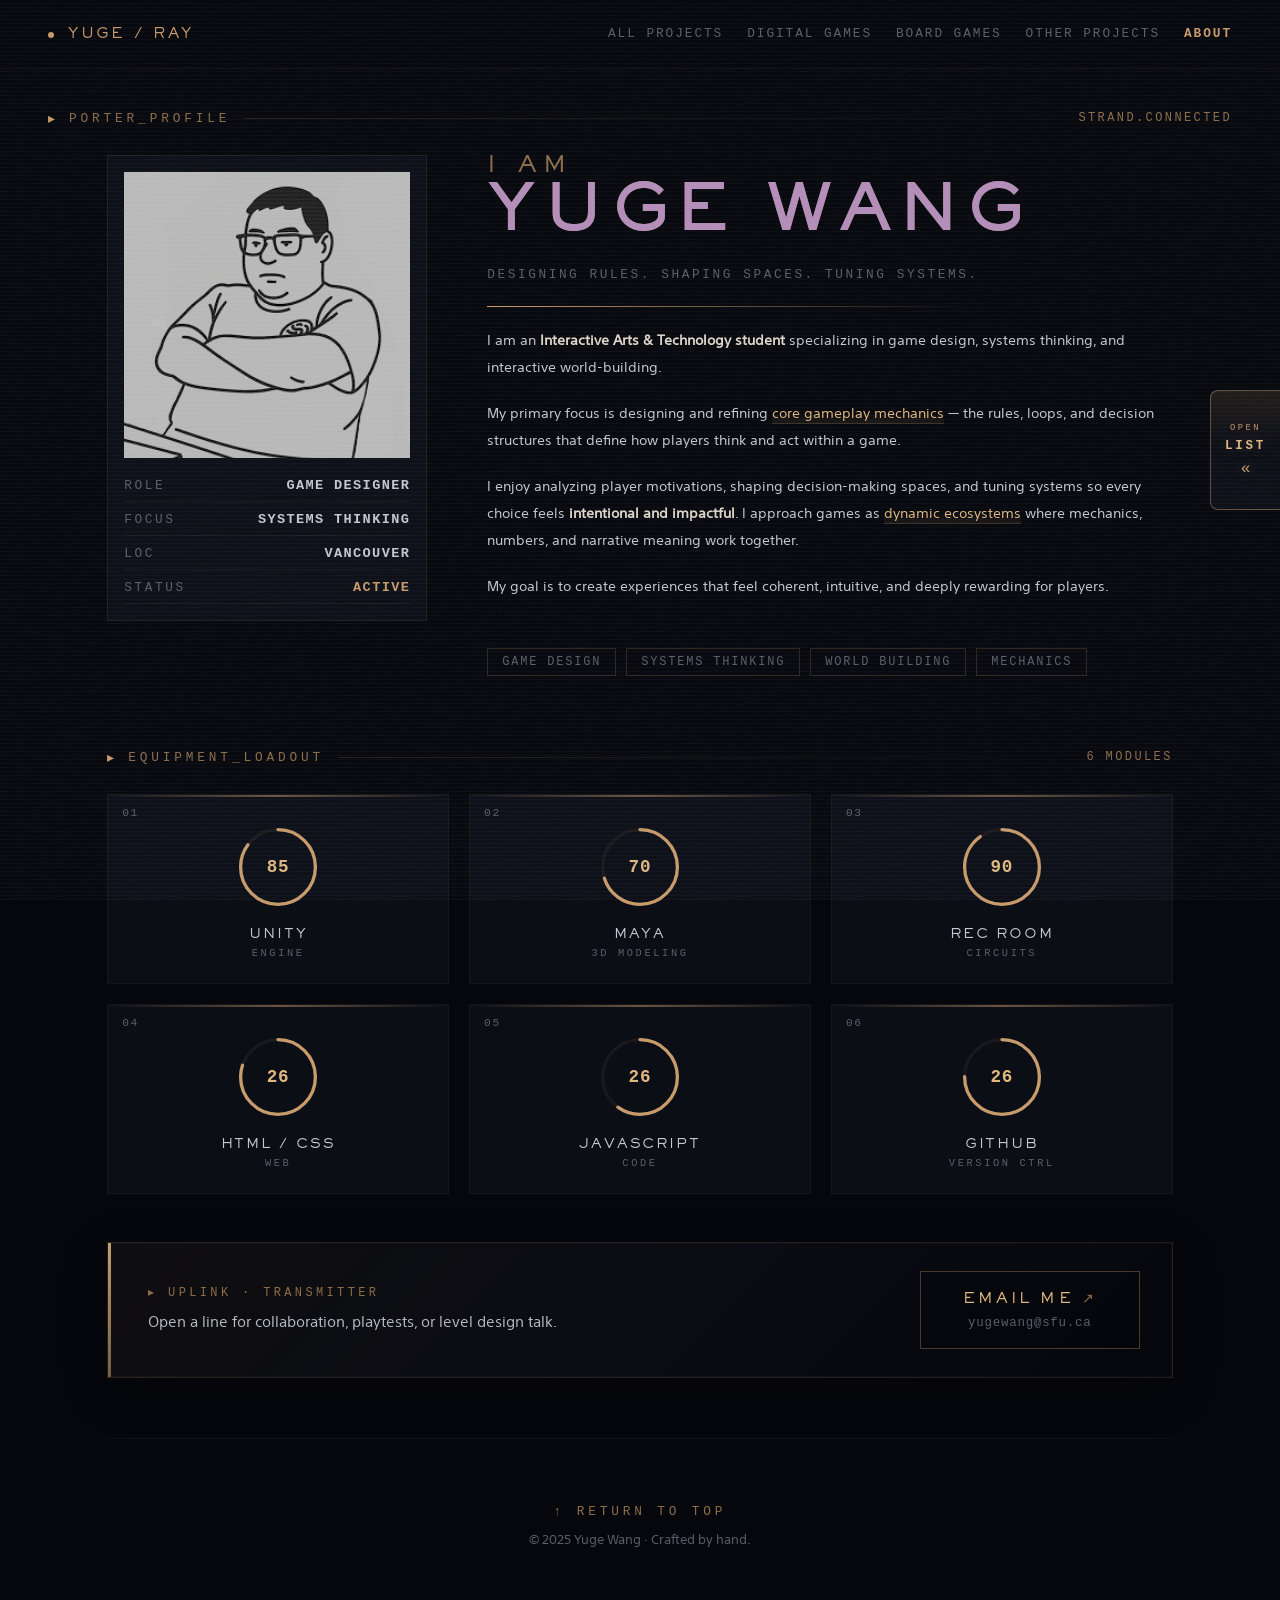
==== commit 505b1488: "1" ====
--- a/aboutMe.html
+++ b/aboutMe.html
@@ -230,6 +230,20 @@
         </div>
       </section>
 
+      <!-- Uplink / email (replace address in href + .eub-addr if needed) -->
+      <section class="email-uplink reveal" aria-label="Contact">
+        <div class="email-uplink-inner">
+          <div class="email-uplink-copy">
+            <span class="email-uplink-kicker">▸ UPLINK · TRANSMITTER</span>
+            <p class="email-uplink-lede">Open a line for collaboration, playtests, or level design talk.</p>
+          </div>
+          <a href="mailto:yugewang@sfu.ca" class="email-uplink-cta">
+            <span class="eub-label">EMAIL ME <span class="eub-arrow" aria-hidden="true">↗</span></span>
+            <span class="eub-addr">yugewang@sfu.ca</span>
+          </a>
+        </div>
+      </section>
+
       <footer class="page-footer reveal">
         <a href="#top" class="footer-top">↑ RETURN TO TOP</a>
         <p class="footer-copy">© 2025 Yuge Wang · Crafted by hand.</p>
@@ -239,7 +253,11 @@
   </div>
 
   <!-- Project Drawer -->
-  <button class="drawer-tab" id="drawerTab" aria-label="Browse projects">PROJECTS</button>
+  <button type="button" class="drawer-tab" id="drawerTab" aria-label="Open all projects">
+    <span class="drawer-tab-kicker">OPEN</span>
+    <span class="drawer-tab-main">LIST</span>
+    <span class="drawer-tab-chev" aria-hidden="true">«</span>
+  </button>
   <div class="drawer-overlay" id="drawerOverlay"></div>
   <div class="drawer-panel" id="drawerPanel">
     <div class="drawer-head">
--- a/css/aboutMe.css
+++ b/css/aboutMe.css
@@ -445,6 +445,102 @@
 }
 @media (max-width: 600px) {
   .loadout-grid { grid-template-columns: repeat(2, 1fr); }
+}
+
+/* ================================================================
+   EMAIL UPLINK (same treatment as home)
+   ================================================================ */
+.email-uplink {
+  max-width: 90%;
+  margin: 48px auto 0;
+}
+.email-uplink-inner {
+  position: relative;
+  display: flex;
+  flex-wrap: wrap;
+  align-items: center;
+  justify-content: space-between;
+  gap: 24px 32px;
+  padding: 28px 32px;
+  border: 1px solid rgba(200, 155, 107, 0.14);
+  background: linear-gradient(135deg, rgba(200, 155, 107, 0.05) 0%, rgba(12, 14, 22, 0.75) 55%, rgba(6, 7, 12, 0.9) 100%);
+  box-shadow: 0 0 0 1px rgba(200, 155, 107, 0.04) inset, 0 12px 40px rgba(0, 0, 0, 0.25);
+}
+.email-uplink-inner::before {
+  content: '';
+  position: absolute; left: 0; top: 0; bottom: 0; width: 3px;
+  background: linear-gradient(180deg, var(--amber-glow), var(--amber-dim));
+  opacity: 0.85;
+}
+.email-uplink-copy { flex: 1; min-width: 200px; padding-left: 8px; }
+.email-uplink-kicker {
+  font-family: 'Courier New', monospace;
+  font-size: 0.75rem;
+  letter-spacing: 0.28em;
+  color: var(--amber-dim);
+  text-transform: uppercase;
+  display: block;
+  margin-bottom: 10px;
+}
+.email-uplink-lede {
+  font-family: 'SST', sans-serif;
+  font-size: 0.92rem;
+  line-height: 1.65;
+  color: var(--text);
+  margin: 0;
+  max-width: 520px;
+  opacity: 0.92;
+}
+.email-uplink-cta {
+  position: relative;
+  display: flex;
+  flex-direction: column;
+  align-items: center;
+  text-align: center;
+  gap: 8px;
+  padding: 18px 28px;
+  min-width: 220px;
+  text-decoration: none;
+  border: 1px solid rgba(200, 155, 107, 0.35);
+  background: rgba(6, 7, 12, 0.65);
+  transition: border-color 0.3s, box-shadow 0.3s, transform 0.25s;
+}
+.email-uplink-cta:hover {
+  border-color: var(--amber);
+  box-shadow: 0 0 24px rgba(200, 155, 107, 0.12);
+  transform: translateY(-2px);
+}
+.eub-label {
+  font-family: 'SackersGothic', 'Courier New', monospace;
+  font-weight: 500;
+  font-size: 0.88rem;
+  letter-spacing: 0.22em;
+  color: var(--amber-glow);
+  display: inline-flex;
+  align-items: center;
+  justify-content: center;
+  gap: 8px;
+}
+.eub-addr {
+  font-family: 'Courier New', monospace;
+  font-size: 0.78rem;
+  letter-spacing: 0.06em;
+  color: var(--text-dim);
+}
+.email-uplink-cta:hover .eub-addr { color: var(--text); }
+.eub-arrow {
+  font-size: 0.9rem;
+  color: var(--amber-dim);
+  transition: color 0.25s, transform 0.25s;
+}
+.email-uplink-cta:hover .eub-label .eub-arrow {
+  color: var(--amber-glow);
+  transform: translate(2px, -2px);
+}
+
+@media (max-width: 640px) {
+  .email-uplink-inner { padding: 22px 20px; }
+  .email-uplink-cta { align-items: center; width: 100%; min-width: 0; }
 }
 
 /* ================================================================
@@ -546,26 +642,59 @@
 /* ================================================================
    PROJECT DRAWER (same as detail pages)
    ================================================================ */
+@keyframes drawerTabPulse {
+  0%, 100% { box-shadow: -4px 0 18px rgba(200,155,107,0.18), inset 0 0 0 1px rgba(200,155,107,0.12); }
+  50%      { box-shadow: -8px 0 32px rgba(200,155,107,0.35), inset 0 0 0 1px rgba(200,155,107,0.22); }
+}
+@keyframes drawerChevNudge {
+  0%, 100% { transform: translateX(0); opacity: 0.85; }
+  50%      { transform: translateX(-4px); opacity: 1; }
+}
 .drawer-tab {
   position: fixed; right: 0; top: 50%;
   transform: translateY(-50%);
   z-index: 800;
-  writing-mode: vertical-rl;
-  font-family: 'Courier New', monospace; font-size: 0.6rem;
-  letter-spacing: 0.25em; text-transform: uppercase;
-  color: var(--amber-dim);
-  background: rgba(12,14,22,0.8);
-  backdrop-filter: blur(8px);
-  border: 1px solid rgba(200,155,107,0.1);
+  display: flex; flex-direction: column;
+  align-items: center; justify-content: center;
+  gap: 6px;
+  min-height: 120px;
+  padding: 16px 14px;
+  cursor: pointer;
+  font-family: 'Courier New', monospace;
+  text-transform: uppercase;
+  color: var(--amber-glow);
+  background: linear-gradient(180deg, rgba(200,155,107,0.14) 0%, rgba(12,14,22,0.96) 45%, rgba(12,14,22,0.98) 100%);
+  backdrop-filter: blur(10px);
+  border: 1px solid rgba(200,155,107,0.45);
   border-right: none;
-  padding: 18px 10px;
-  cursor: pointer;
-  transition: color .3s, background .3s;
-  border-radius: 6px 0 0 6px;
+  border-radius: 8px 0 0 8px;
+  transition: color .25s, transform .25s, border-color .25s;
+  animation: drawerTabPulse 2.8s ease-in-out infinite;
+  text-shadow: 0 0 14px rgba(200,155,107,0.35);
 }
 .drawer-tab:hover {
-  color: var(--amber-glow);
-  background: rgba(12,14,22,0.95);
+  color: #f0e4d0;
+  border-color: rgba(200,155,107,0.65);
+  transform: translateY(-50%) translateX(-2px);
+}
+.drawer-tab-kicker {
+  font-size: 0.55rem;
+  letter-spacing: 0.28em;
+  color: var(--amber);
+  opacity: 0.95;
+}
+.drawer-tab-main {
+  font-size: 0.78rem;
+  font-weight: 700;
+  letter-spacing: 0.22em;
+  line-height: 1.2;
+}
+.drawer-tab-chev {
+  font-size: 1rem;
+  line-height: 1;
+  color: var(--amber);
+  margin-top: 2px;
+  animation: drawerChevNudge 1.2s ease-in-out infinite;
 }
 
 .drawer-overlay {
@@ -657,5 +786,6 @@
 
 @media (max-width: 480px) {
   .drawer-panel { width: 280px; }
-  .drawer-tab { padding: 14px 8px; font-size: 0.55rem; }
-}
+  .drawer-tab { min-height: 100px; padding: 12px 10px; }
+  .drawer-tab-main { font-size: 0.68rem; letter-spacing: 0.18em; }
+}
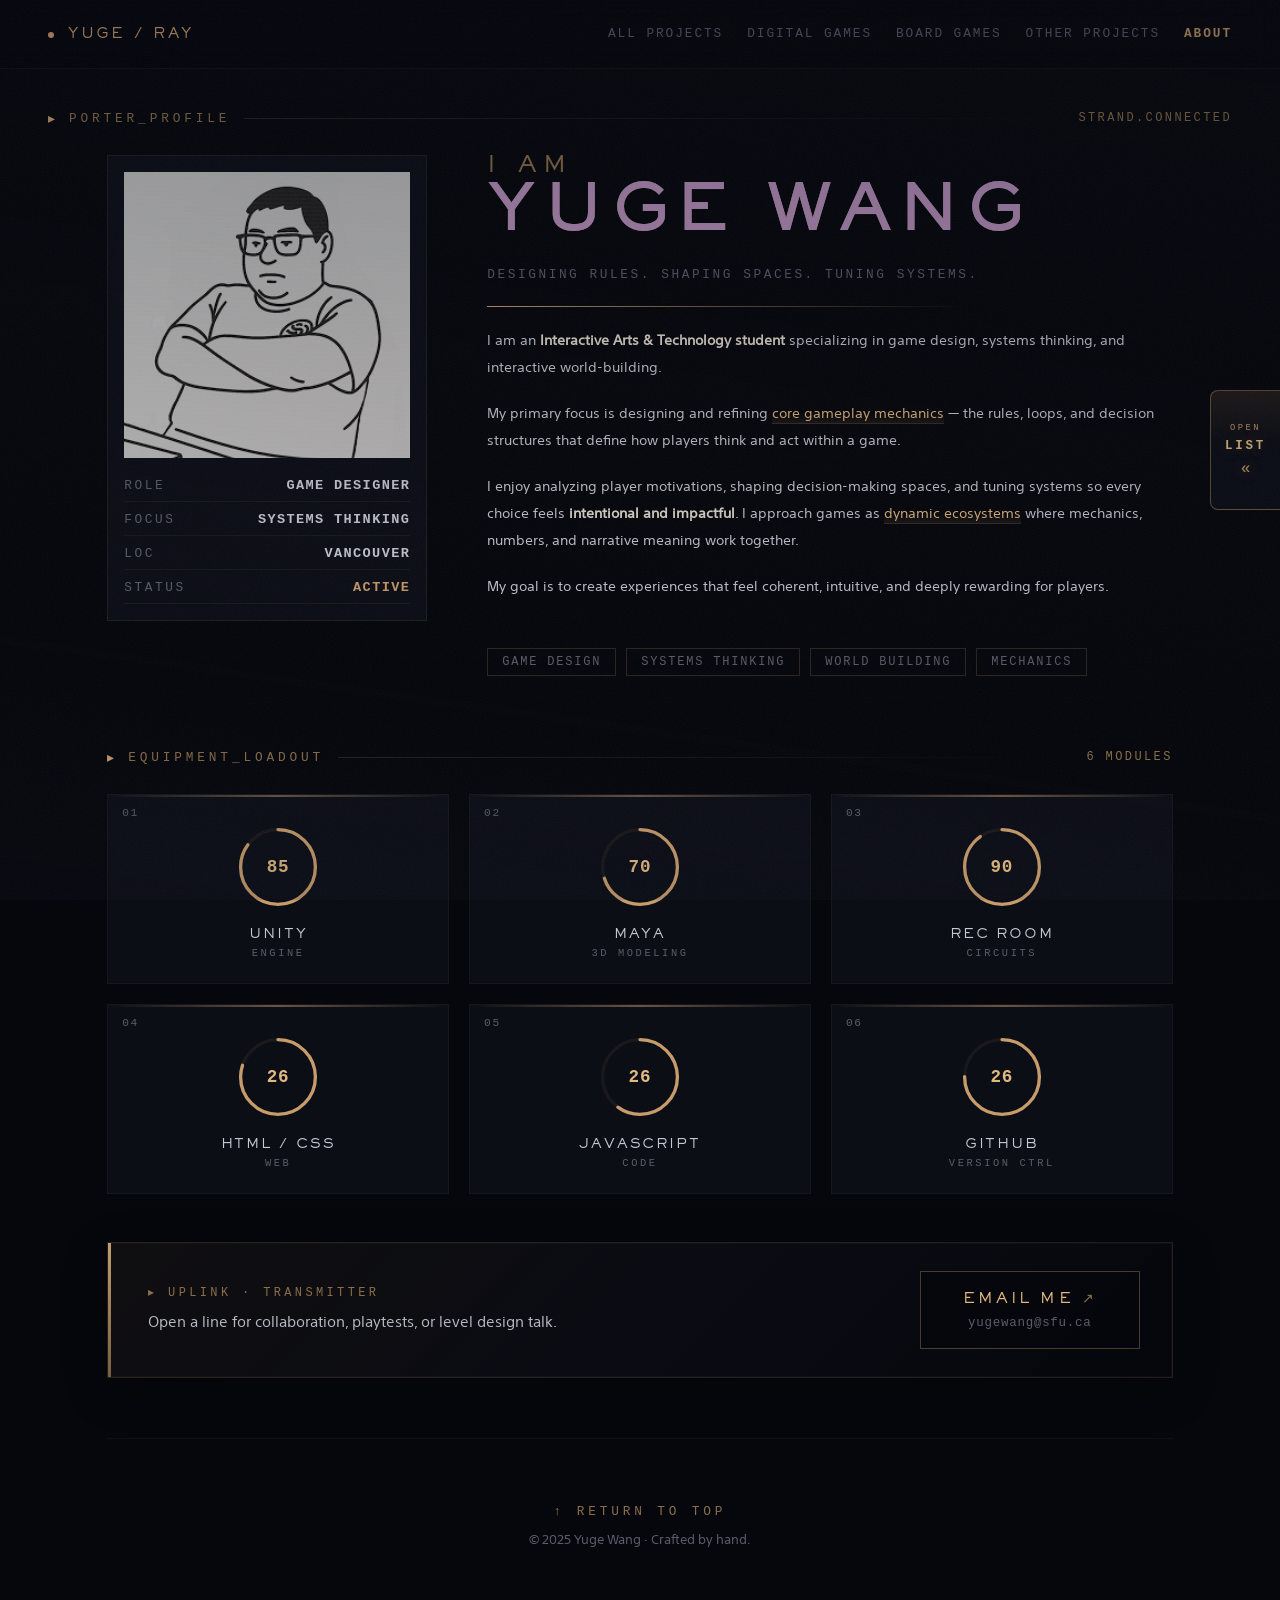
==== commit f4cf0b09: "1" ====
--- a/aboutMe.html
+++ b/aboutMe.html
@@ -9,7 +9,7 @@
 </head>
 <body>
 
-  <!-- timefall + grain (same as index) -->
+  <!-- void haze + grain (same as index) -->
   <div class="timefall" aria-hidden="true"></div>
   <div class="timefall timefall--slow" aria-hidden="true"></div>
   <div class="grain" aria-hidden="true"></div>
--- a/css/aboutMe.css
+++ b/css/aboutMe.css
@@ -22,29 +22,38 @@
   overflow-x: hidden;
 }
 
-/* ---- timefall (same as home) ---- */
+/* ---- void / beach haze (same language as home; not rain) ---- */
 .timefall {
   position: fixed; inset: 0;
   pointer-events: none;
   z-index: 9000;
-  background: repeating-linear-gradient(
-    180deg, transparent, transparent 3px,
-    rgba(140,170,220,0.04) 3px, rgba(140,170,220,0.04) 4px
+  background: linear-gradient(
+    188deg,
+    rgba(6, 10, 20, 0.32) 0%,
+    transparent 38%,
+    rgba(10, 16, 30, 0.2) 52%,
+    transparent 72%,
+    rgba(8, 12, 22, 0.26) 100%
   );
-  background-size: 100% 8px;
-  animation: rainFall 0.6s linear infinite;
+  background-size: 100% 220%;
+  animation: voidShelfDrift 26s ease-in-out infinite alternate;
 }
 .timefall--slow {
-  background: repeating-linear-gradient(
-    177deg, transparent, transparent 5px,
-    rgba(120,150,200,0.025) 5px, rgba(120,150,200,0.025) 6px
-  );
-  background-size: 100% 12px;
-  animation: rainFall 1.4s linear infinite;
-}
-@keyframes rainFall {
-  0%   { background-position: 0 0; }
-  100% { background-position: 0 100%; }
+  mix-blend-mode: soft-light;
+  opacity: 0.55;
+  background:
+    radial-gradient(ellipse 95% 55% at 42% 48%, rgba(200, 155, 107, 0.07), transparent 62%),
+    linear-gradient(95deg, transparent 40%, rgba(70, 100, 150, 0.04) 50%, transparent 60%);
+  background-size: 100% 100%, 180% 100%;
+  animation: voidAmberShear 22s ease-in-out infinite alternate;
+}
+@keyframes voidShelfDrift {
+  0%   { background-position: 0% 0%; }
+  100% { background-position: 0% 85%; }
+}
+@keyframes voidAmberShear {
+  0%   { background-position: 0% 0%, 0% 0%; }
+  100% { background-position: 0% 0%, 18% 0%; }
 }
 .grain {
   position: fixed; inset: 0;
